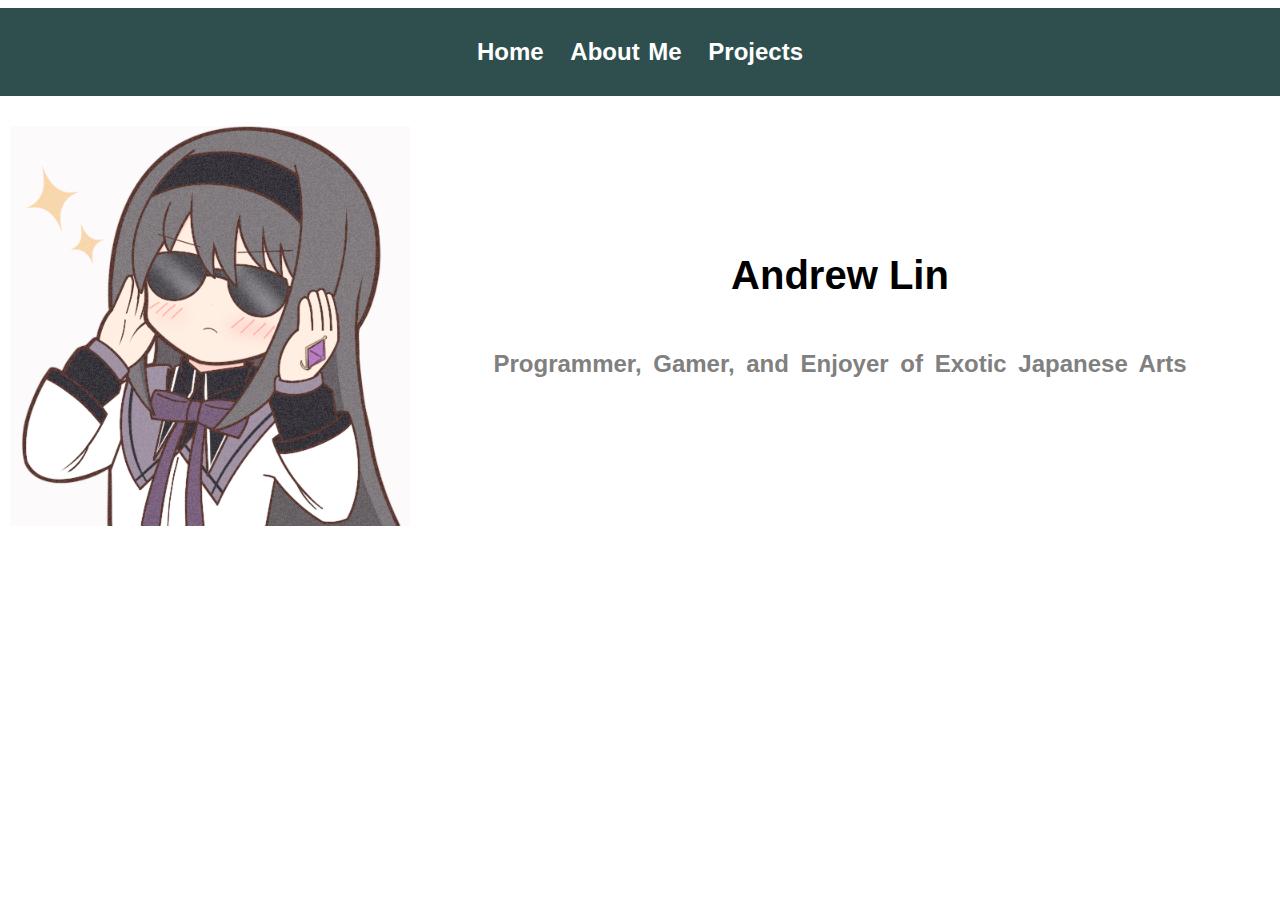
==== index.html @ fe138322 "Slightly Presentable" ====
<!DOCTYPE html>
<html>
<head>
  <link rel="stylesheet" href="headerstyle.css">
  <link rel="stylesheet" href="indexstyle.css">
  <title>Andrew Lin</title>
</head>
<header> 
  <h2>
   <a index="index" name="headerlink" href="/index.html">Home</a>
   <a index="about me" name="headerlinkm" href="/aboutme.html">About Me</a>
   <a index="Projects" name="headerlink" href="/projects.html">Projects</a>
  </h2>
</header>
<body>
  <br>
  <img name="bigandy" src="./resources/homura_glasses.png"/>
  <h1 name="title">Andrew Lin</h1>
  <h2 name="title">Programmer, Gamer, and Enjoyer of Exotic Japanese Arts</h2>
</body>
</html>
---- headerstyle.css ----
header {
    font-family: helvetica, sans-serif;
    color: white;
    /* position: sticky; */
    position: fixed;
    left: 0;
    right: 0;
    background-color: darkslategray;
    padding-top: 10px;
    padding-bottom: 10px;
    
    margin-left:-20px;
    margin-right:-20px;
}

h1 {
    text-align: center;
    font-size: 40px;
}
h2 {
    text-align: center;
    word-spacing: 20px;
}

a[name="headerlinkm"] {
    text-align: center;
    word-spacing: 2px;
    font-family: helvetica, sans-serif;
    color: white;
    text-decoration: none;
}

a[name="headerlink"] {
    text-align: center;
    font-family: helvetica, sans-serif;
    color: white;
    text-decoration: none;
}


body {
    margin-right: 50px;
    margin-left: 50px;
}

div[name="main"] {
    position: relative;
    top: 100px;
}
---- indexstyle.css ----
img[name="bigandy"] {
    position: relative;
    float: left;
    max-width: 400px;
    right: 40px;
    top: 100px;
}

h1[name="title"] {
    position: relative;
    font-family: helvetica, sans-serif;
    color: black;
    top: 200px;
}

h2[name="title"] {
    position: relative;
    font-family: helvetica, sans-serif;
    color: grey;
    top: 225px;
    word-spacing: 5px;
}
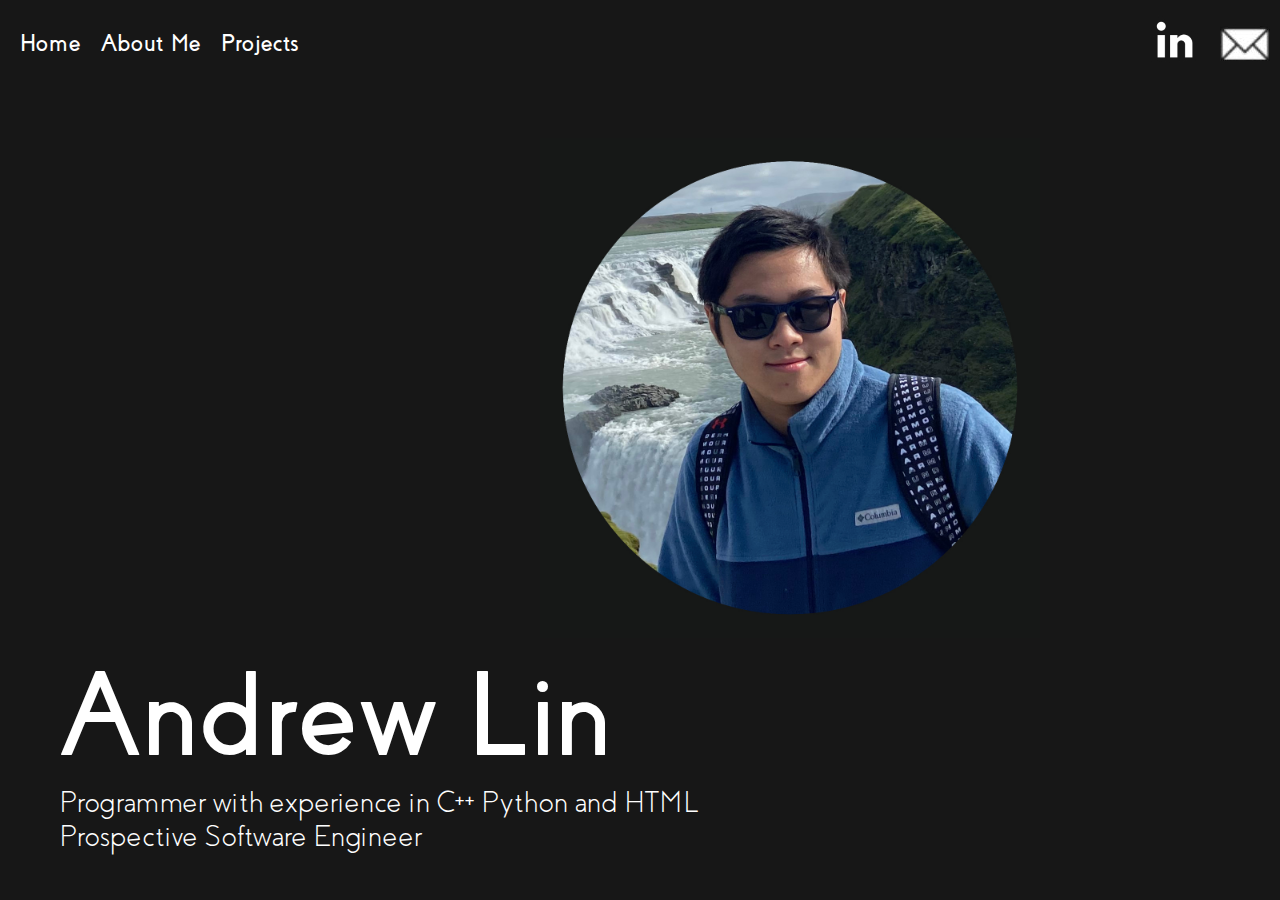
==== commit 32e9c62c: "Major Improvements" ====
--- a/index.html
+++ b/index.html
@@ -7,15 +7,26 @@
 </head>
 <header> 
   <h2>
-   <a index="index" name="headerlink" href="/index.html">Home</a>
-   <a index="about me" name="headerlinkm" href="/aboutme.html">About Me</a>
-   <a index="Projects" name="headerlink" href="/projects.html">Projects</a>
+    <a class="header_link" href="./index.html">Home</a>
+    <a class="header_link" href="./aboutme.html">About Me</a>
+    <a class="header_link" href="./projects.html">Projects</a>
+    <a class="contact_link" href ="mailto:nilydna04@gmail.com">
+      <img class= "email_button" src="./resources/email.jpg"><img>
+    </a>
+    <a class="contact_link" href="https://www.linkedin.com/in/andrew-lin-75a66b280/">
+      <img class= "linked_in_button" src="./resources/linked_in.jpg"><img>
+    </a>
+    
   </h2>
 </header>
 <body>
   <br>
-  <img name="bigandy" src="./resources/homura_glasses.png"/>
-  <h1 name="title">Andrew Lin</h1>
-  <h2 name="title">Programmer, Gamer, and Enjoyer of Exotic Japanese Arts</h2>
+  <img class="index_picture" src="./resources/index_img.jpg"/>
+  <div class="text">
+    <span class="name">Andrew Lin</span> <br>
+    <span class="description">Programmer with experience in C++ Python and HTML</span> <br>
+    <span class="description">Prospective Software Engineer</span>
+  </div>
+  
 </body>
 </html>
--- a/headerstyle.css
+++ b/headerstyle.css
@@ -1,46 +1,49 @@
-header {
-    font-family: helvetica, sans-serif;
+body {
+    margin: 0;
+    background-color: #171717;
+    font-family: Coves;
     color: white;
-    /* position: sticky; */
-    position: fixed;
-    left: 0;
-    right: 0;
-    background-color: darkslategray;
-    padding-top: 10px;
-    padding-bottom: 10px;
-    
-    margin-left:-20px;
-    margin-right:-20px;
 }
 
-h1 {
-    text-align: center;
-    font-size: 40px;
-}
-h2 {
-    text-align: center;
-    word-spacing: 20px;
-}
-
-a[name="headerlinkm"] {
-    text-align: center;
-    word-spacing: 2px;
-    font-family: helvetica, sans-serif;
+header {
+    margin: 0;
+    font-family: Coves;
     color: white;
-    text-decoration: none;
-}
-
-a[name="headerlink"] {
-    text-align: center;
-    font-family: helvetica, sans-serif;
-    color: white;
-    text-decoration: none;
+    /* position: relative; */
+    /* position: fixed;
+    left: 0;
+    right: 0; */
+    padding-left: 10px;
 }
 
 
-body {
-    margin-right: 50px;
-    margin-left: 50px;
+@font-face {
+    font-family: Coves;
+    src: url("./resources/Coves_Light.otf");
+}
+
+@font-face {
+    font-family: Coves;
+    src: url("./resources/Coves_Bold.otf");
+    font-weight: bold;
+}
+
+
+.header_link {
+    float: left;
+    word-spacing: 2px;
+    color: white;
+    text-decoration: none;
+    padding: 10px;
+}
+
+.contact_link {
+    float: right;
+    word-spacing: 2px;
+    color: white;
+    text-decoration: none;
+    padding: 10px;
+    margin-top: -15px;
 }
 
 div[name="main"] {
--- a/indexstyle.css
+++ b/indexstyle.css
@@ -1,22 +1,30 @@
-img[name="bigandy"] {
+
+.index_picture {
     position: relative;
-    float: left;
-    max-width: 400px;
-    right: 40px;
+    float: right;
+    max-width: 500px;
+    right: 100px;
     top: 100px;
+
 }
 
-h1[name="title"] {
+.text{
     position: relative;
-    font-family: helvetica, sans-serif;
-    color: black;
-    top: 200px;
+    color: white;
+    top: 100px;
+    float: left;
+    padding: 10px;
+    margin-left: 50px;
 }
 
-h2[name="title"] {
-    position: relative;
-    font-family: helvetica, sans-serif;
-    color: grey;
-    top: 225px;
-    word-spacing: 5px;
-}+.name {
+    text-align: left;
+    font-size: 120px;
+    font-weight: bold;
+}
+
+.description {
+    padding-top: 20px;
+    font-size: 30px; 
+}
+
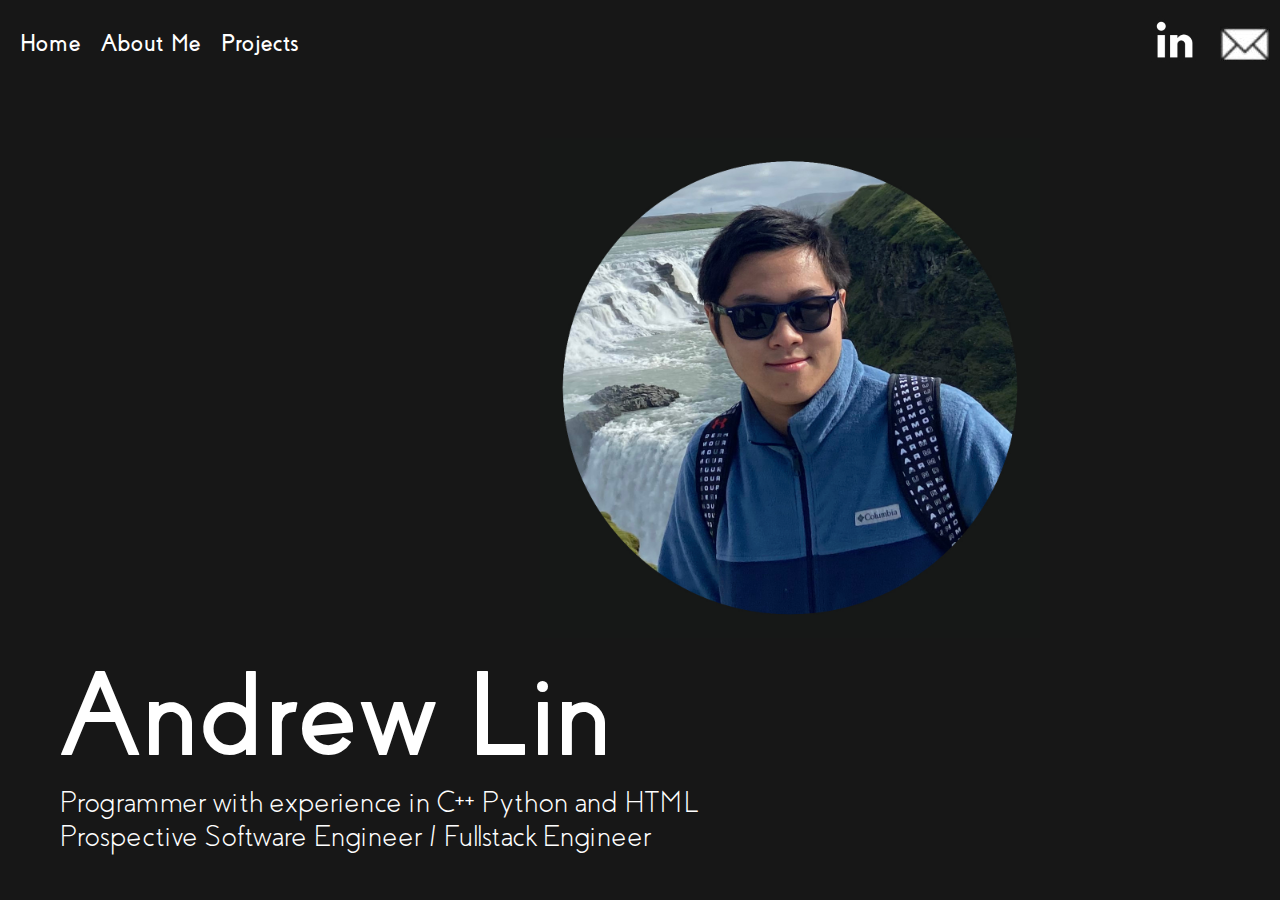
==== commit 225caffe: "1.0" ====
--- a/index.html
+++ b/index.html
@@ -1,8 +1,8 @@
 <!DOCTYPE html>
 <html>
 <head>
-  <link rel="stylesheet" href="headerstyle.css">
-  <link rel="stylesheet" href="indexstyle.css">
+  <link rel="stylesheet" href="./headerstyle.css">
+  <link rel="stylesheet" href="./indexstyle.css">
   <title>Andrew Lin</title>
 </head>
 <header> 
@@ -16,7 +16,6 @@
     <a class="contact_link" href="https://www.linkedin.com/in/andrew-lin-75a66b280/">
       <img class= "linked_in_button" src="./resources/linked_in.jpg"><img>
     </a>
-    
   </h2>
 </header>
 <body>
@@ -25,7 +24,7 @@
   <div class="text">
     <span class="name">Andrew Lin</span> <br>
     <span class="description">Programmer with experience in C++ Python and HTML</span> <br>
-    <span class="description">Prospective Software Engineer</span>
+    <span class="description">Prospective Software Engineer / Fullstack Engineer</span>
   </div>
   
 </body>
--- a/headerstyle.css
+++ b/headerstyle.css
@@ -15,7 +15,6 @@
     right: 0; */
     padding-left: 10px;
 }
-
 
 @font-face {
     font-family: Coves;
@@ -39,14 +38,10 @@
 
 .contact_link {
     float: right;
+    text-align: right;
     word-spacing: 2px;
     color: white;
     text-decoration: none;
     padding: 10px;
     margin-top: -15px;
 }
-
-div[name="main"] {
-    position: relative;
-    top: 100px;
-}
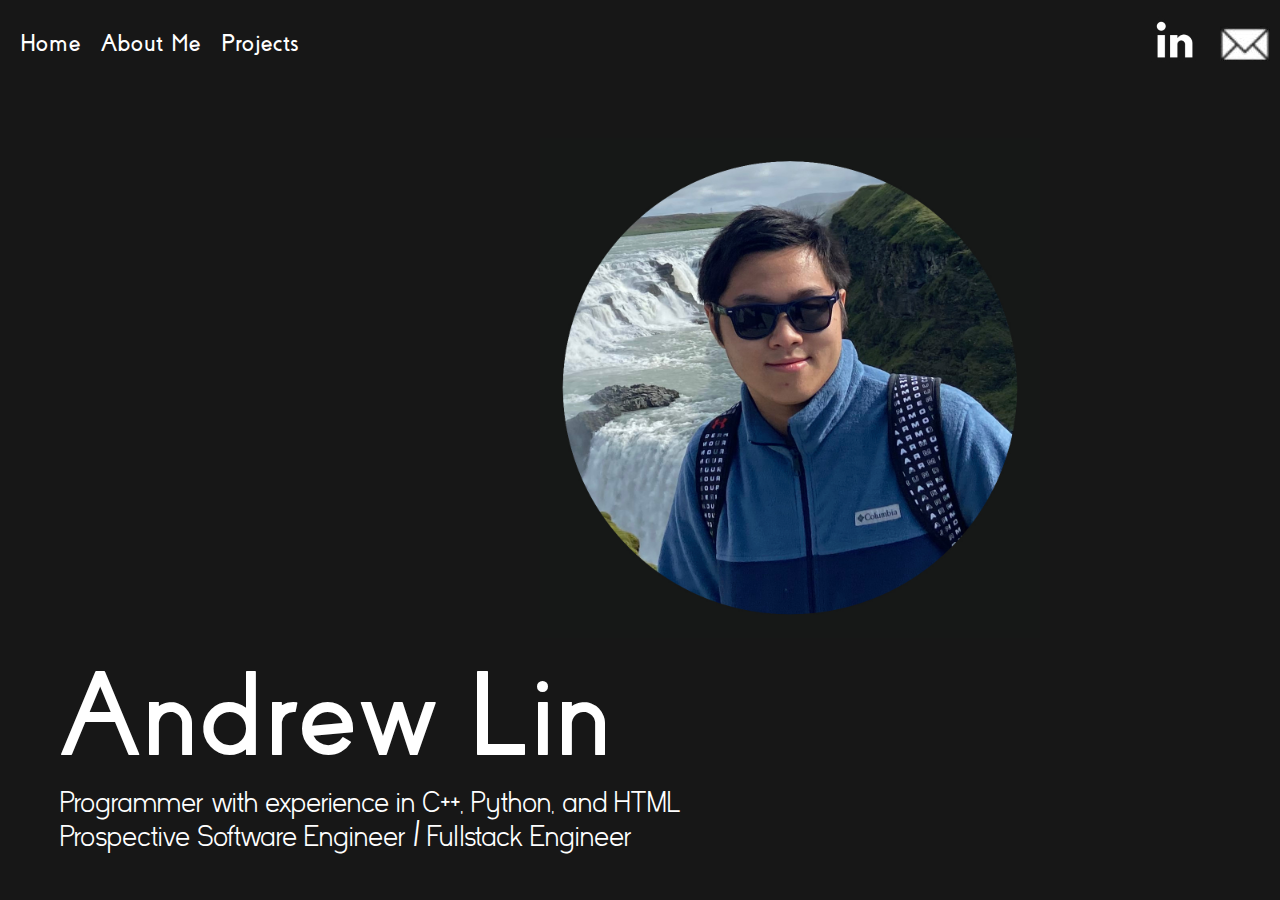
==== commit 3b443693: "Project Overhaul" ====
--- a/index.html
+++ b/index.html
@@ -1,29 +1,29 @@
 <!DOCTYPE html>
 <html>
 <head>
-  <link rel="stylesheet" href="./headerstyle.css">
+  <link rel="stylesheet" href="/headerstyle.css">
   <link rel="stylesheet" href="./indexstyle.css">
   <title>Andrew Lin</title>
 </head>
 <header> 
   <h2>
-    <a class="header_link" href="./index.html">Home</a>
-    <a class="header_link" href="./aboutme.html">About Me</a>
-    <a class="header_link" href="./projects.html">Projects</a>
+    <a class="header_link" href="/index.html">Home</a>
+    <a class="header_link" href="/aboutme.html">About Me</a>
+    <a class="header_link" href="/projects.html">Projects</a>
     <a class="contact_link" href ="mailto:nilydna04@gmail.com">
-      <img class= "email_button" src="./resources/email.jpg"><img>
+      <img class= "email_button" src="/resources/email.jpg"><img>
     </a>
     <a class="contact_link" href="https://www.linkedin.com/in/andrew-lin-75a66b280/">
-      <img class= "linked_in_button" src="./resources/linked_in.jpg"><img>
+      <img class ="linked_in_button" src="/resources/linked_in.jpg"><img>
     </a>
   </h2>
 </header>
 <body>
   <br>
-  <img class="index_picture" src="./resources/index_img.jpg"/>
+  <img class="index_picture" src="/resources/index_img.jpg"/>
   <div class="text">
     <span class="name">Andrew Lin</span> <br>
-    <span class="description">Programmer with experience in C++ Python and HTML</span> <br>
+    <span class="description">Programmer with experience in C++, Python, and HTML</span> <br>
     <span class="description">Prospective Software Engineer / Fullstack Engineer</span>
   </div>
   
--- a/headerstyle.css
+++ b/headerstyle.css
@@ -27,6 +27,10 @@
     font-weight: bold;
 }
 
+@font-face {
+    font-family: Kayak;
+    src: url("./resources/Kayak_Sans_Light.otf");
+}
 
 .header_link {
     float: left;
--- a/indexstyle.css
+++ b/indexstyle.css
@@ -26,5 +26,6 @@
 .description {
     padding-top: 20px;
     font-size: 30px; 
+    font-family: Kayak;
 }
 
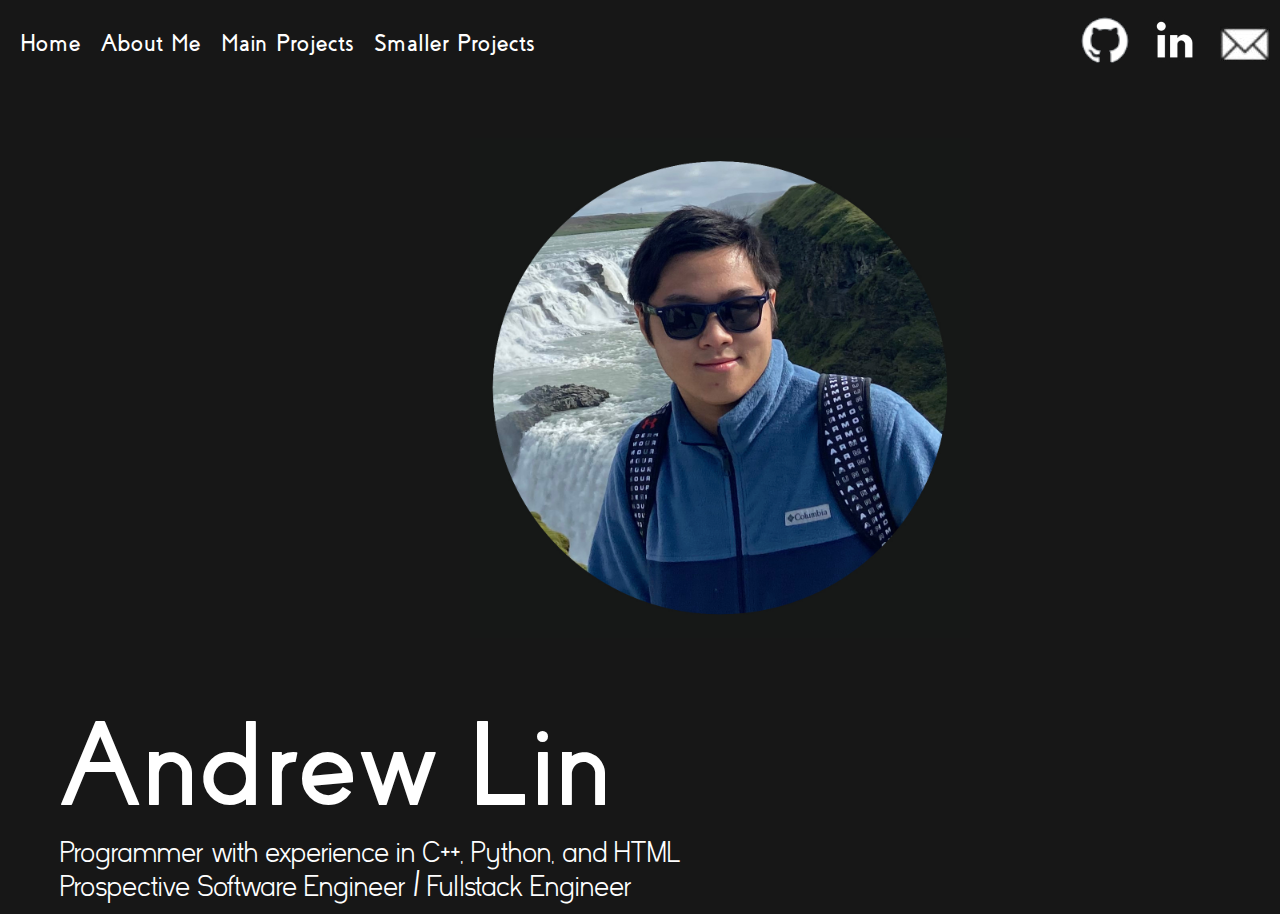
==== commit 3cd44dae: "1.2" ====
--- a/index.html
+++ b/index.html
@@ -2,19 +2,23 @@
 <html>
 <head>
   <link rel="stylesheet" href="/headerstyle.css">
-  <link rel="stylesheet" href="./indexstyle.css">
+  <link rel="stylesheet" href="/indexstyle.css">
   <title>Andrew Lin</title>
 </head>
 <header> 
   <h2>
     <a class="header_link" href="/index.html">Home</a>
     <a class="header_link" href="/aboutme.html">About Me</a>
-    <a class="header_link" href="/projects.html">Projects</a>
+    <a class="header_link" href="/projects.html">Main Projects</a>
+    <a class="header_link" href="/project_pages/smaller_projects.html">Smaller Projects</a>
     <a class="contact_link" href ="mailto:nilydna04@gmail.com">
-      <img class= "email_button" src="/resources/email.jpg"><img>
+      <img class= "header_icon" src="/resources/email.jpg"><img>
     </a>
     <a class="contact_link" href="https://www.linkedin.com/in/andrew-lin-75a66b280/">
-      <img class ="linked_in_button" src="/resources/linked_in.jpg"><img>
+      <img class ="header_icon" src="/resources/linked_in.jpg"><img>
+    </a>
+    <a class="contact_link" href="https://github.com/NilYdna04">
+      <img class="header_icon" src="/resources/github_logo.png">
     </a>
   </h2>
 </header>
@@ -26,6 +30,5 @@
     <span class="description">Programmer with experience in C++, Python, and HTML</span> <br>
     <span class="description">Prospective Software Engineer / Fullstack Engineer</span>
   </div>
-  
 </body>
 </html>
--- a/headerstyle.css
+++ b/headerstyle.css
@@ -14,6 +14,10 @@
     left: 0;
     right: 0; */
     padding-left: 10px;
+}
+
+.header_icon {
+    width: 50px;
 }
 
 @font-face {
--- a/indexstyle.css
+++ b/indexstyle.css
@@ -11,7 +11,7 @@
 .text{
     position: relative;
     color: white;
-    top: 100px;
+    top: 150px;
     float: left;
     padding: 10px;
     margin-left: 50px;
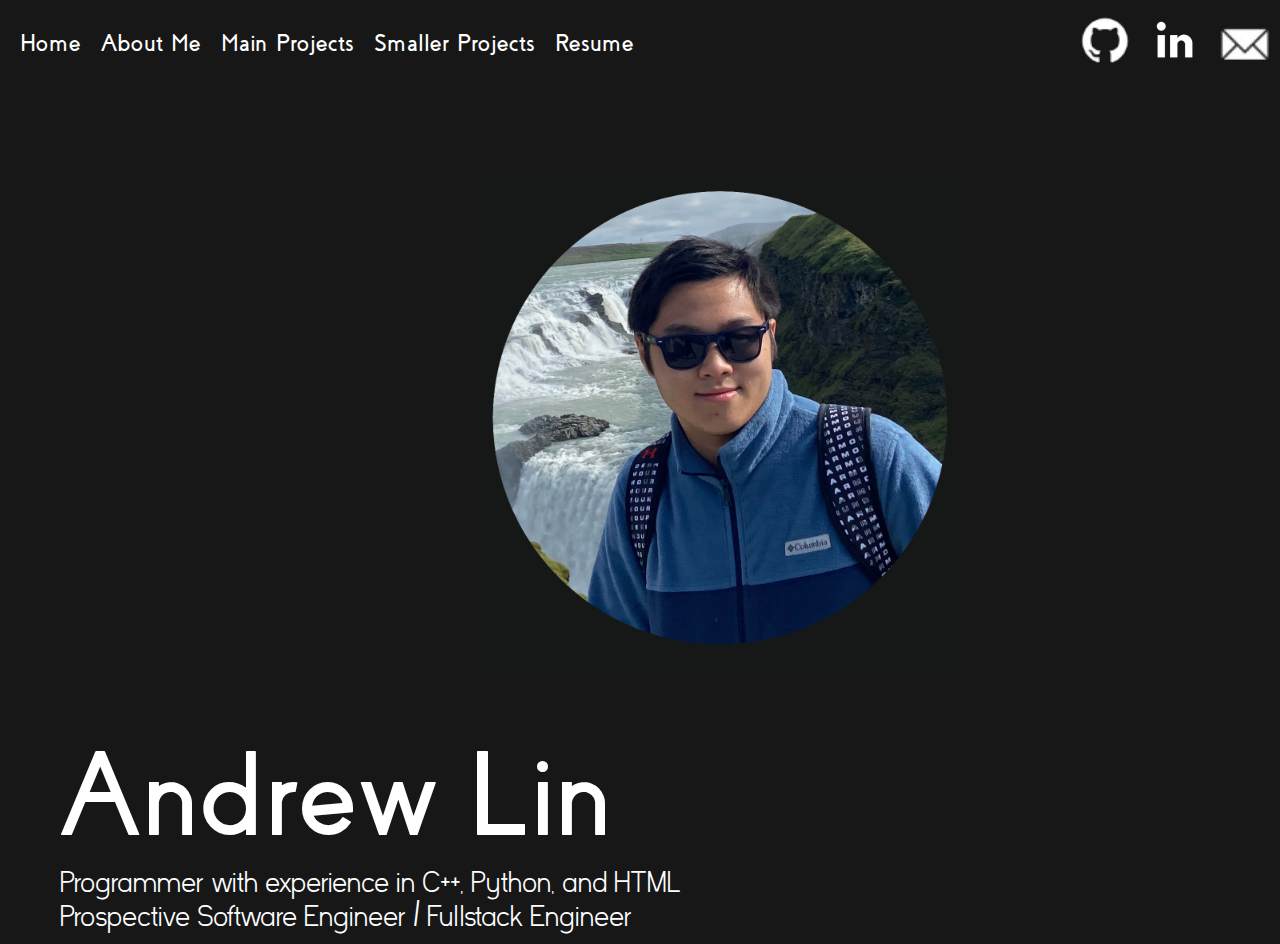
==== commit 46b696f0: "v 1.03" ====
--- a/index.html
+++ b/index.html
@@ -11,6 +11,7 @@
     <a class="header_link" href="/aboutme.html">About Me</a>
     <a class="header_link" href="/projects.html">Main Projects</a>
     <a class="header_link" href="/project_pages/smaller_projects.html">Smaller Projects</a>
+    <a class="header_link" href="/resources/Andrew_Lin_Resume.pdf" target="_blank" rel="noopener noreferrer">Resume</a>
     <a class="contact_link" href ="mailto:nilydna04@gmail.com">
       <img class= "header_icon" src="/resources/email.jpg"><img>
     </a>
--- a/headerstyle.css
+++ b/headerstyle.css
@@ -53,3 +53,7 @@
     padding: 10px;
     margin-top: -15px;
 }
+
+a {
+    color: white;
+}